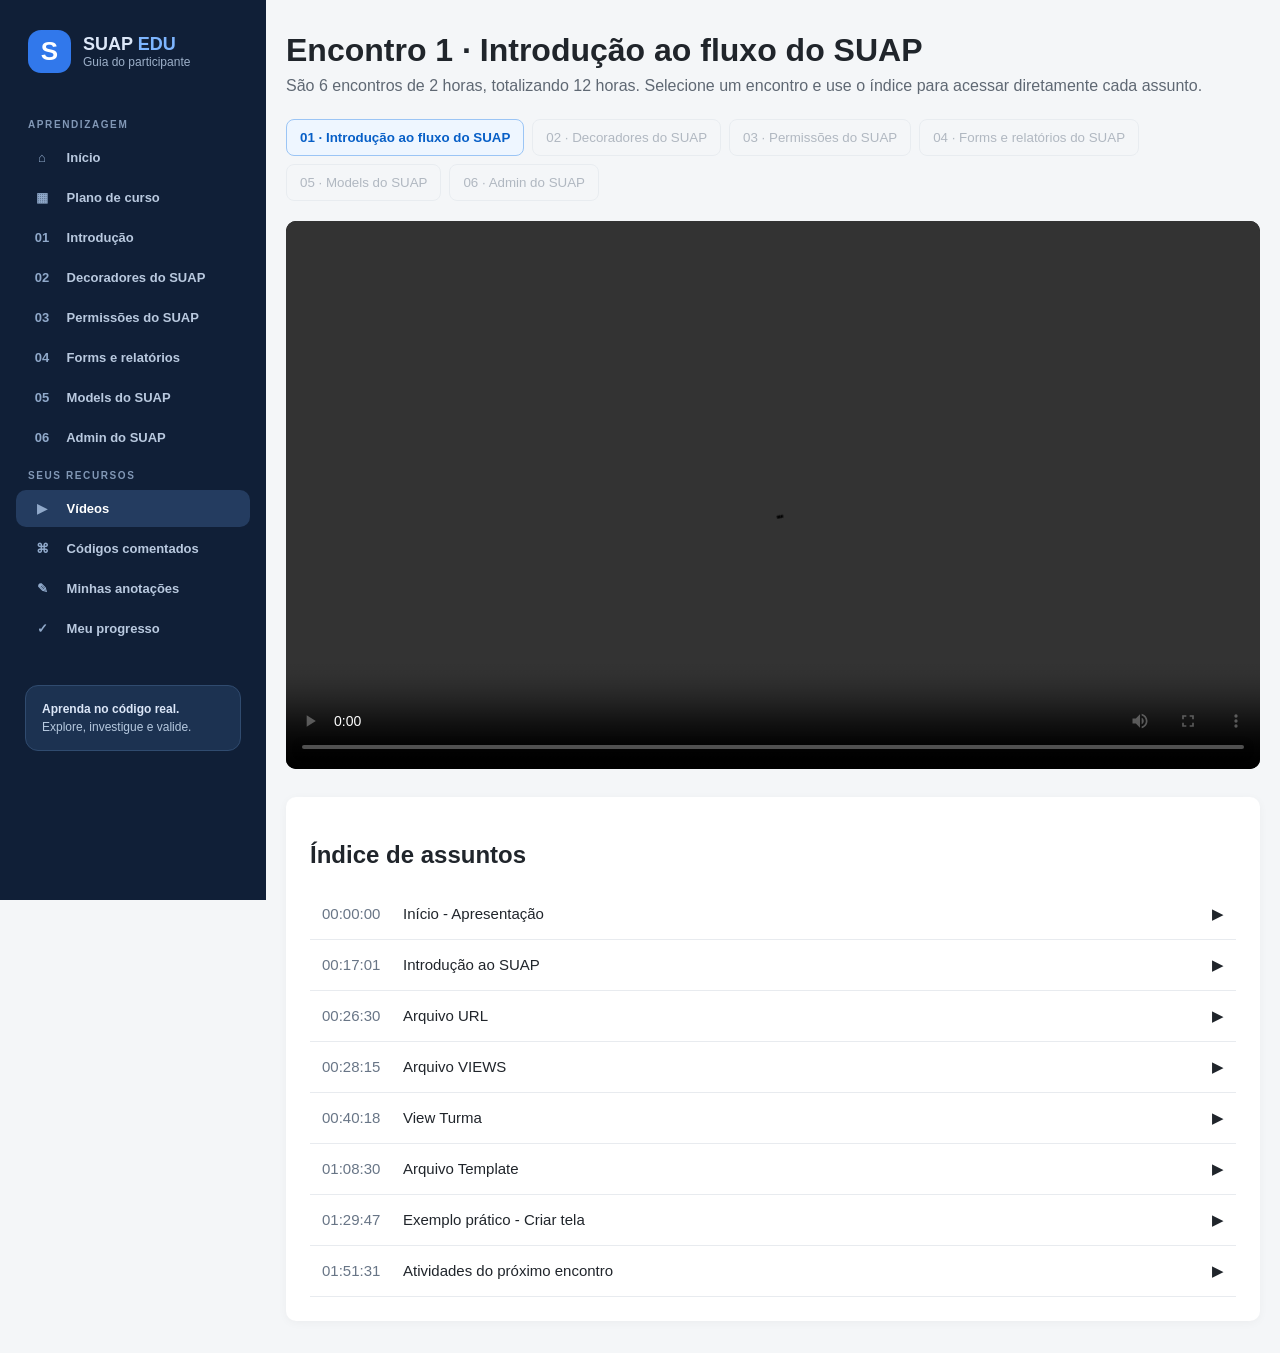
==== videos/videos.html @ 6c87f634 "Insere o recurso vídeo" ====
<!DOCTYPE html>
<html lang="pt-BR">
<head>
  <meta charset="UTF-8">
  <meta name="viewport" content="width=device-width, initial-scale=1.0">
  <title>Vídeos · Treinamento SUAP</title>
  <style>
    *{box-sizing:border-box}body{margin:0;font-family:Arial,sans-serif;background:#f4f6f8;color:#20252b}.container{max-width:1100px;margin:0 auto;padding:32px 20px}h1{margin:0 0 8px}.descricao{color:#5f6873;margin:0 0 24px}.site-nav{display:flex;align-items:center;gap:12px;margin-bottom:24px}.site-nav a{color:#075fc7;text-decoration:none;font-weight:bold}.site-nav a:hover{text-decoration:underline}.site-nav .separador{color:#a0a8b1}.encontros{display:flex;gap:8px;flex-wrap:wrap;margin-bottom:20px}.encontro{border:1px solid #dce2e8;border-radius:8px;background:#fff;color:#20252b;padding:10px 13px;cursor:pointer}.encontro:hover,.encontro.ativo{background:#eef6ff;color:#075fc7;border-color:#9bc5f5;font-weight:bold}.encontro:disabled{cursor:not-allowed;opacity:.48;color:#687586;background:#f4f6f8}.player{width:100%;height:auto;aspect-ratio:16/9;display:block;background:#000;border-radius:10px;margin-bottom:28px;object-fit:contain} .indice{background:#fff;border-radius:10px;padding:24px;box-shadow:0 2px 10px #0000000a}.topico{display:flex;align-items:center;gap:16px;width:100%;padding:16px 12px;border:0;border-bottom:1px solid #e8ebef;background:transparent;text-align:left;cursor:pointer;font-size:15px;color:#20252b}.topico:hover,.topico.ativo{background:#eef6ff;color:#075fc7}.tempo{color:#687586;min-width:65px;font-variant-numeric:tabular-nums}.nome{flex:1;min-width:0;overflow-wrap:anywhere}.aviso{padding:14px 16px;border-left:4px solid #e3a03c;background:#fff6e8;color:#86510f;border-radius:8px;margin:16px 0}.vazio{color:#687586;padding:10px 0}@media(max-width:600px){.player{border-radius:6px}.encontros{gap:6px}.encontro{padding:9px 10px}.topico{font-size:14px}.tempo{min-width:58px}.container{padding:20px 12px}.indice{padding:14px}.topico{gap:10px;padding:14px 8px}}
  .shell{display:flex;min-height:100vh}.sidebar{width:266px;flex-shrink:0;background:#101f37;color:#dce7f8;padding:28px 16px;position:sticky;top:0;height:100vh;overflow:auto}.brand{display:flex;gap:12px;align-items:center;padding:2px 12px 32px}.logo{display:grid;place-items:center;width:43px;height:43px;border-radius:13px;background:#3178eb;color:white;font-size:26px;font-weight:800}.brand strong{display:block;font-size:18px;line-height:1.2}.brand em{font-style:normal;color:#7db5ff}.brand small{display:block;color:#9db0c9;font-size:12px}.navtitle{font-size:10px;letter-spacing:1.6px;font-weight:800;color:#8298b6;margin:14px 12px 9px}.sidebar nav{display:grid;gap:3px}.sidebar nav a{display:block;width:100%;color:#b9c9df;text-decoration:none;text-align:left;padding:11px 12px;border-radius:10px;font-size:13px;font-weight:550}.sidebar nav a:hover,.sidebar nav a.active{background:#243c60;color:white}.sidebar nav a span{display:inline-grid;place-items:center;width:28px;margin-right:7px;color:#90a9ca;font-weight:800}.maincol{flex:1;min-width:0;overflow:hidden}.sidefoot{margin:38px 9px 10px;padding:16px;background:#1c3251;border:1px solid #304b6f;border-radius:13px;font-size:12px}.sidefoot p{margin:4px 0 0;color:#b6c9df}.container{max-width:1100px}.container .site-nav{display:none}@media(max-width:760px){.sidebar{position:relative;width:100%;height:auto}.shell{display:block}.maincol .container{padding:20px 12px}.sidefoot{display:none}}</style>
</head>
<body>
  <div class="shell"><aside class="sidebar"><div class="brand"><span class="logo">S</span><div><strong>SUAP <em>EDU</em></strong><small>Guia do participante</small></div></div><div class="navtitle">APRENDIZAGEM</div><nav aria-label="Aprendizagem"><a href="../index.html"><span>⌂</span> Início</a><a href="../index.html#plan"><span>▦</span> Plano de curso</a><a href="../index.html#m1"><span>01</span> Introdução</a><a href="../index.html#m2"><span>02</span> Decoradores do SUAP</a><a href="../index.html#m3"><span>03</span> Permissões do SUAP</a><a href="../index.html#m4"><span>04</span> Forms e relatórios</a><a href="../index.html#m5"><span>05</span> Models do SUAP</a><a href="../index.html#m6"><span>06</span> Admin do SUAP</a></nav><div class="navtitle">SEUS RECURSOS</div><nav aria-label="Seus recursos"><a class="active" href="videos.html"><span>▶</span> Vídeos</a><a href="../index.html#library"><span>⌘</span> Códigos comentados</a><a href="../index.html#notes"><span>✎</span> Minhas anotações</a><a href="../index.html#progress"><span>✓</span> Meu progresso</a></nav><div class="sidefoot"><strong>Aprenda no código real.</strong><p>Explore, investigue e valide.</p></div></aside><div class="maincol">
  <main class="container">
    <nav class="site-nav" aria-label="Navegação dos vídeos"><a href="../index.html">← Voltar ao portal</a><span class="separador">·</span><a href="#listaEncontros">Encontros</a></nav>
    <h1 id="tituloPagina">Vídeos do treinamento</h1>
    <p class="descricao">São 6 encontros de 2 horas, totalizando 12 horas. Selecione um encontro e use o índice para acessar diretamente cada assunto.</p>
    <nav class="encontros" id="listaEncontros" aria-label="Encontros do treinamento"></nav>
    <video id="videoTreinamento" class="player" controls preload="metadata" playsinline>
      <source id="fonteVideo" src="" type="video/mp4">
      Seu navegador não suporta a reprodução de vídeo.
    </video>
    <p id="avisoVideo" class="aviso" hidden></p>
    <section class="indice"><h2 id="tituloIndice">Índice de assuntos</h2><div id="listaTopicos"></div></section>
  </main>
  </div></div>
  <script src="videos.js"></script>
  <script>
    const video=document.getElementById('videoTreinamento');
    const fonte=document.getElementById('fonteVideo');
    const listaEncontros=document.getElementById('listaEncontros');
    const listaTopicos=document.getElementById('listaTopicos');
    const aviso=document.getElementById('avisoVideo');
    let atual=0;
    function paraSegundos(tempo){const partes=tempo.split(':').map(Number);if(partes.length!==3)throw new Error('Use o formato HH:MM:SS');return partes[0]*3600+partes[1]*60+partes[2]}
    function selecionarEncontro(indice){
      atual=indice;const item=VIDEOS_ENCONTROS[indice];
      document.querySelectorAll('.encontro').forEach((el,i)=>el.classList.toggle('ativo',i===indice));
      document.getElementById('tituloPagina').textContent='Encontro '+item.encontro+' · '+item.titulo;
      fonte.src=item.arquivo;video.load();
      aviso.hidden=true;aviso.textContent='';
      video.onerror=()=>{aviso.hidden=false;aviso.textContent='O vídeo deste encontro ainda não foi adicionado. Coloque o arquivo “'+item.arquivo+'” na pasta videos/ para disponibilizá-lo.'};
      listaTopicos.innerHTML='';
      if(!item.topicos.length){listaTopicos.innerHTML='<p class="vazio">O índice de assuntos será preenchido quando o vídeo e seus tempos forem adicionados.</p>';return}
      item.topicos.forEach(topico=>{const botao=document.createElement('button');botao.type='button';botao.className='topico';botao.innerHTML='<span class="tempo">'+topico[1]+'</span><span class="nome">'+topico[0]+'</span><span aria-hidden="true">▶</span>';botao.addEventListener('click',async()=>{const segundo=paraSegundos(topico[1]);if(Number.isFinite(video.duration)&&segundo>video.duration){alert('Este assunto está além da duração do vídeo.');return}video.currentTime=segundo;document.querySelectorAll('.topico').forEach(el=>el.classList.remove('ativo'));botao.classList.add('ativo');try{await video.play()}catch{console.info('Clique em Play para continuar.')}});listaTopicos.appendChild(botao)})
    }
    VIDEOS_ENCONTROS.forEach((item,indice)=>{const botao=document.createElement('button');botao.type='button';botao.className='encontro';botao.textContent=String(item.encontro).padStart(2,'0')+' · '+item.titulo;if(indice>0){botao.disabled=true;botao.tabIndex=-1;botao.title='Vídeo ainda não disponível'}else{botao.addEventListener('click',()=>selecionarEncontro(indice))}listaEncontros.appendChild(botao)});
    selecionarEncontro(0);
  </script>
</body>
</html>
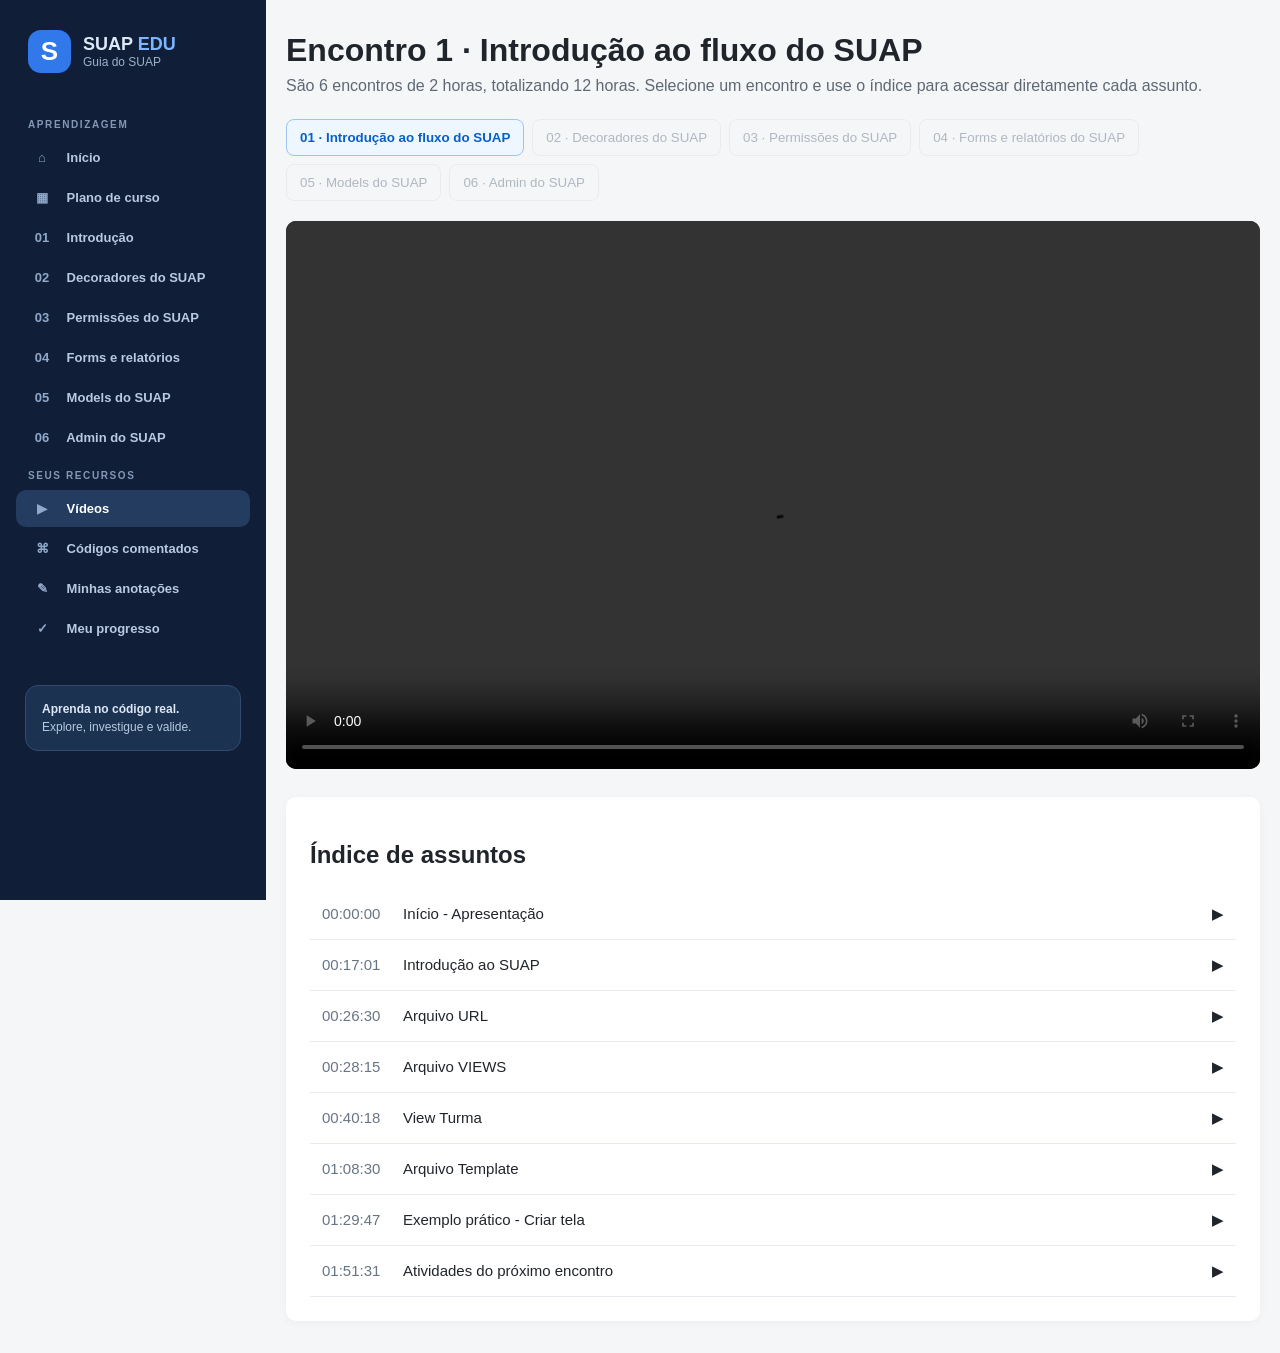
==== commit 1e5ea072: "Remoção de textos desnecessários" ====
--- a/videos/videos.html
+++ b/videos/videos.html
@@ -9,7 +9,7 @@
   .shell{display:flex;min-height:100vh}.sidebar{width:266px;flex-shrink:0;background:#101f37;color:#dce7f8;padding:28px 16px;position:sticky;top:0;height:100vh;overflow:auto}.brand{display:flex;gap:12px;align-items:center;padding:2px 12px 32px}.logo{display:grid;place-items:center;width:43px;height:43px;border-radius:13px;background:#3178eb;color:white;font-size:26px;font-weight:800}.brand strong{display:block;font-size:18px;line-height:1.2}.brand em{font-style:normal;color:#7db5ff}.brand small{display:block;color:#9db0c9;font-size:12px}.navtitle{font-size:10px;letter-spacing:1.6px;font-weight:800;color:#8298b6;margin:14px 12px 9px}.sidebar nav{display:grid;gap:3px}.sidebar nav a{display:block;width:100%;color:#b9c9df;text-decoration:none;text-align:left;padding:11px 12px;border-radius:10px;font-size:13px;font-weight:550}.sidebar nav a:hover,.sidebar nav a.active{background:#243c60;color:white}.sidebar nav a span{display:inline-grid;place-items:center;width:28px;margin-right:7px;color:#90a9ca;font-weight:800}.maincol{flex:1;min-width:0;overflow:hidden}.sidefoot{margin:38px 9px 10px;padding:16px;background:#1c3251;border:1px solid #304b6f;border-radius:13px;font-size:12px}.sidefoot p{margin:4px 0 0;color:#b6c9df}.container{max-width:1100px}.container .site-nav{display:none}@media(max-width:760px){.sidebar{position:relative;width:100%;height:auto}.shell{display:block}.maincol .container{padding:20px 12px}.sidefoot{display:none}}</style>
 </head>
 <body>
-  <div class="shell"><aside class="sidebar"><div class="brand"><span class="logo">S</span><div><strong>SUAP <em>EDU</em></strong><small>Guia do participante</small></div></div><div class="navtitle">APRENDIZAGEM</div><nav aria-label="Aprendizagem"><a href="../index.html"><span>⌂</span> Início</a><a href="../index.html#plan"><span>▦</span> Plano de curso</a><a href="../index.html#m1"><span>01</span> Introdução</a><a href="../index.html#m2"><span>02</span> Decoradores do SUAP</a><a href="../index.html#m3"><span>03</span> Permissões do SUAP</a><a href="../index.html#m4"><span>04</span> Forms e relatórios</a><a href="../index.html#m5"><span>05</span> Models do SUAP</a><a href="../index.html#m6"><span>06</span> Admin do SUAP</a></nav><div class="navtitle">SEUS RECURSOS</div><nav aria-label="Seus recursos"><a class="active" href="videos.html"><span>▶</span> Vídeos</a><a href="../index.html#library"><span>⌘</span> Códigos comentados</a><a href="../index.html#notes"><span>✎</span> Minhas anotações</a><a href="../index.html#progress"><span>✓</span> Meu progresso</a></nav><div class="sidefoot"><strong>Aprenda no código real.</strong><p>Explore, investigue e valide.</p></div></aside><div class="maincol">
+  <div class="shell"><aside class="sidebar"><div class="brand"><span class="logo">S</span><div><strong>SUAP <em>EDU</em></strong><small>Guia do SUAP</small></div></div><div class="navtitle">APRENDIZAGEM</div><nav aria-label="Aprendizagem"><a href="../index.html"><span>⌂</span> Início</a><a href="../index.html#plan"><span>▦</span> Plano de curso</a><a href="../index.html#m1"><span>01</span> Introdução</a><a href="../index.html#m2"><span>02</span> Decoradores do SUAP</a><a href="../index.html#m3"><span>03</span> Permissões do SUAP</a><a href="../index.html#m4"><span>04</span> Forms e relatórios</a><a href="../index.html#m5"><span>05</span> Models do SUAP</a><a href="../index.html#m6"><span>06</span> Admin do SUAP</a></nav><div class="navtitle">SEUS RECURSOS</div><nav aria-label="Seus recursos"><a class="active" href="videos.html"><span>▶</span> Vídeos</a><a href="../index.html#library"><span>⌘</span> Códigos comentados</a><a href="../index.html#notes"><span>✎</span> Minhas anotações</a><a href="../index.html#progress"><span>✓</span> Meu progresso</a></nav><div class="sidefoot"><strong>Aprenda no código real.</strong><p>Explore, investigue e valide.</p></div></aside><div class="maincol">
   <main class="container">
     <nav class="site-nav" aria-label="Navegação dos vídeos"><a href="../index.html">← Voltar ao portal</a><span class="separador">·</span><a href="#listaEncontros">Encontros</a></nav>
     <h1 id="tituloPagina">Vídeos do treinamento</h1>
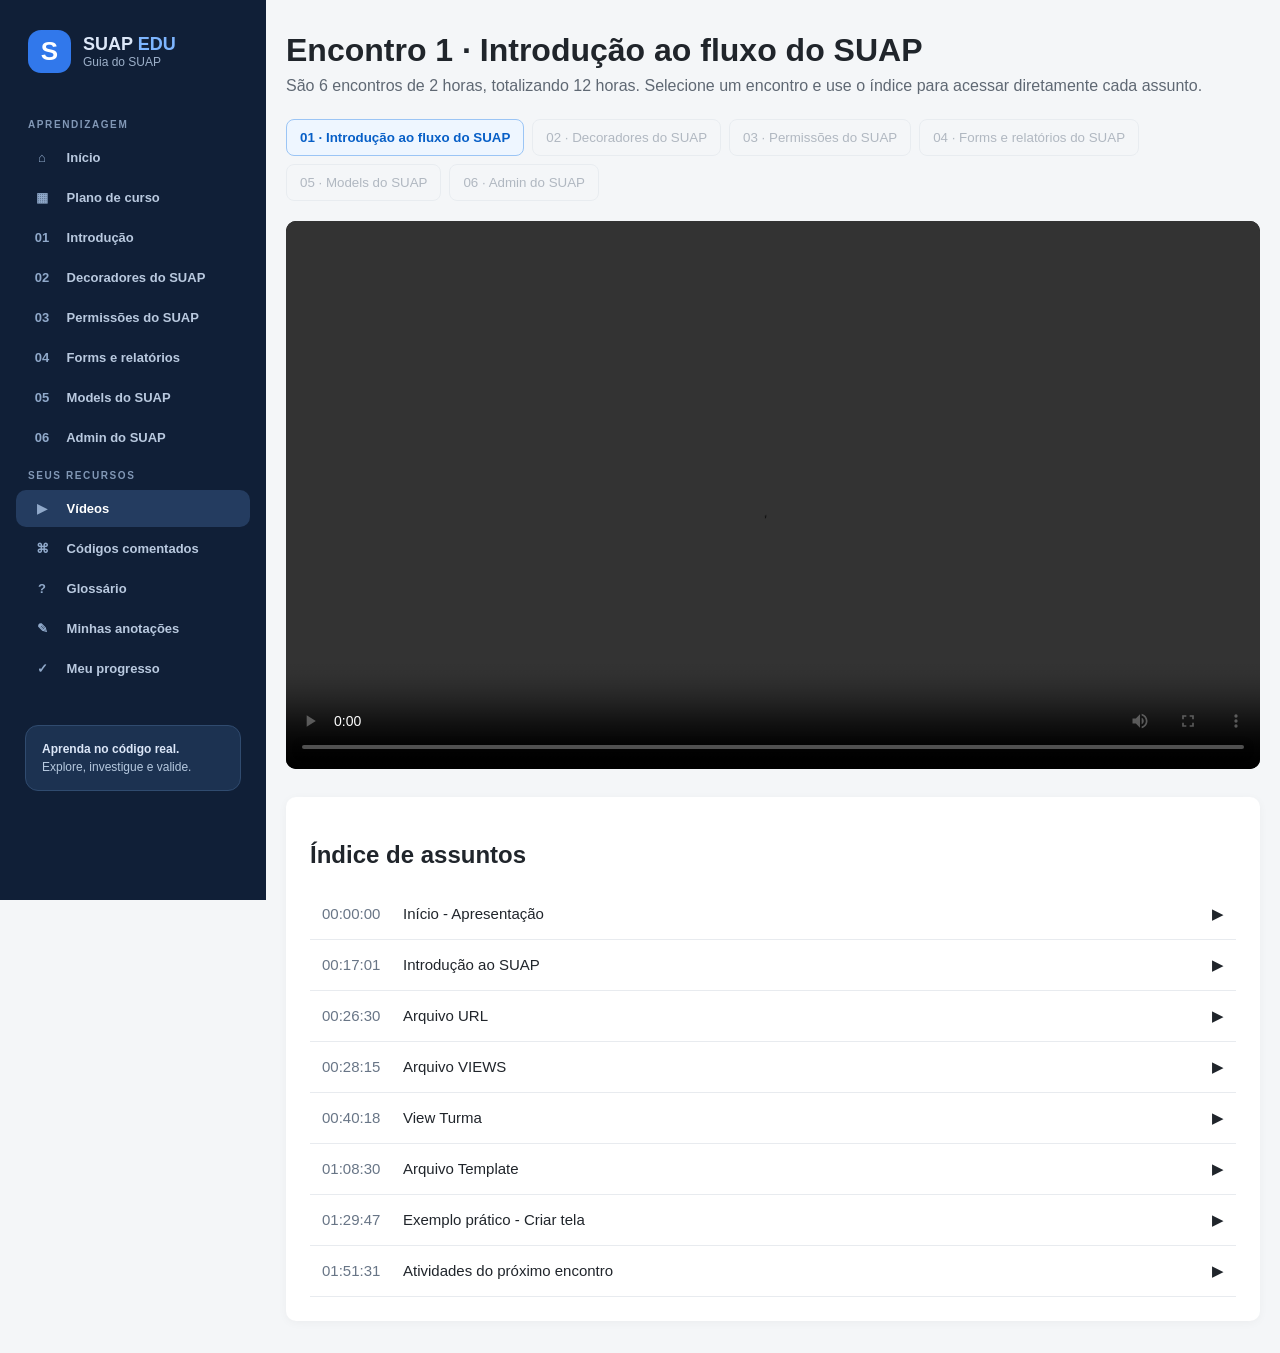
==== commit d9d2078a: "Criação do Glossário" ====
--- a/videos/videos.html
+++ b/videos/videos.html
@@ -9,7 +9,7 @@
   .shell{display:flex;min-height:100vh}.sidebar{width:266px;flex-shrink:0;background:#101f37;color:#dce7f8;padding:28px 16px;position:sticky;top:0;height:100vh;overflow:auto}.brand{display:flex;gap:12px;align-items:center;padding:2px 12px 32px}.logo{display:grid;place-items:center;width:43px;height:43px;border-radius:13px;background:#3178eb;color:white;font-size:26px;font-weight:800}.brand strong{display:block;font-size:18px;line-height:1.2}.brand em{font-style:normal;color:#7db5ff}.brand small{display:block;color:#9db0c9;font-size:12px}.navtitle{font-size:10px;letter-spacing:1.6px;font-weight:800;color:#8298b6;margin:14px 12px 9px}.sidebar nav{display:grid;gap:3px}.sidebar nav a{display:block;width:100%;color:#b9c9df;text-decoration:none;text-align:left;padding:11px 12px;border-radius:10px;font-size:13px;font-weight:550}.sidebar nav a:hover,.sidebar nav a.active{background:#243c60;color:white}.sidebar nav a span{display:inline-grid;place-items:center;width:28px;margin-right:7px;color:#90a9ca;font-weight:800}.maincol{flex:1;min-width:0;overflow:hidden}.sidefoot{margin:38px 9px 10px;padding:16px;background:#1c3251;border:1px solid #304b6f;border-radius:13px;font-size:12px}.sidefoot p{margin:4px 0 0;color:#b6c9df}.container{max-width:1100px}.container .site-nav{display:none}@media(max-width:760px){.sidebar{position:relative;width:100%;height:auto}.shell{display:block}.maincol .container{padding:20px 12px}.sidefoot{display:none}}</style>
 </head>
 <body>
-  <div class="shell"><aside class="sidebar"><div class="brand"><span class="logo">S</span><div><strong>SUAP <em>EDU</em></strong><small>Guia do SUAP</small></div></div><div class="navtitle">APRENDIZAGEM</div><nav aria-label="Aprendizagem"><a href="../index.html"><span>⌂</span> Início</a><a href="../index.html#plan"><span>▦</span> Plano de curso</a><a href="../index.html#m1"><span>01</span> Introdução</a><a href="../index.html#m2"><span>02</span> Decoradores do SUAP</a><a href="../index.html#m3"><span>03</span> Permissões do SUAP</a><a href="../index.html#m4"><span>04</span> Forms e relatórios</a><a href="../index.html#m5"><span>05</span> Models do SUAP</a><a href="../index.html#m6"><span>06</span> Admin do SUAP</a></nav><div class="navtitle">SEUS RECURSOS</div><nav aria-label="Seus recursos"><a class="active" href="videos.html"><span>▶</span> Vídeos</a><a href="../index.html#library"><span>⌘</span> Códigos comentados</a><a href="../index.html#notes"><span>✎</span> Minhas anotações</a><a href="../index.html#progress"><span>✓</span> Meu progresso</a></nav><div class="sidefoot"><strong>Aprenda no código real.</strong><p>Explore, investigue e valide.</p></div></aside><div class="maincol">
+  <div class="shell"><aside class="sidebar"><div class="brand"><span class="logo">S</span><div><strong>SUAP <em>EDU</em></strong><small>Guia do SUAP</small></div></div><div class="navtitle">APRENDIZAGEM</div><nav aria-label="Aprendizagem"><a href="../index.html"><span>⌂</span> Início</a><a href="../index.html#plan"><span>▦</span> Plano de curso</a><a href="../index.html#m1"><span>01</span> Introdução</a><a href="../index.html#m2"><span>02</span> Decoradores do SUAP</a><a href="../index.html#m3"><span>03</span> Permissões do SUAP</a><a href="../index.html#m4"><span>04</span> Forms e relatórios</a><a href="../index.html#m5"><span>05</span> Models do SUAP</a><a href="../index.html#m6"><span>06</span> Admin do SUAP</a></nav><div class="navtitle">SEUS RECURSOS</div><nav aria-label="Seus recursos"><a class="active" href="videos.html"><span>▶</span> Vídeos</a><a href="../index.html#library"><span>⌘</span> Códigos comentados</a><a href="../index.html#glossary"><span>?</span> Glossário</a><a href="../index.html#notes"><span>✎</span> Minhas anotações</a><a href="../index.html#progress"><span>✓</span> Meu progresso</a></nav><div class="sidefoot"><strong>Aprenda no código real.</strong><p>Explore, investigue e valide.</p></div></aside><div class="maincol">
   <main class="container">
     <nav class="site-nav" aria-label="Navegação dos vídeos"><a href="../index.html">← Voltar ao portal</a><span class="separador">·</span><a href="#listaEncontros">Encontros</a></nav>
     <h1 id="tituloPagina">Vídeos do treinamento</h1>
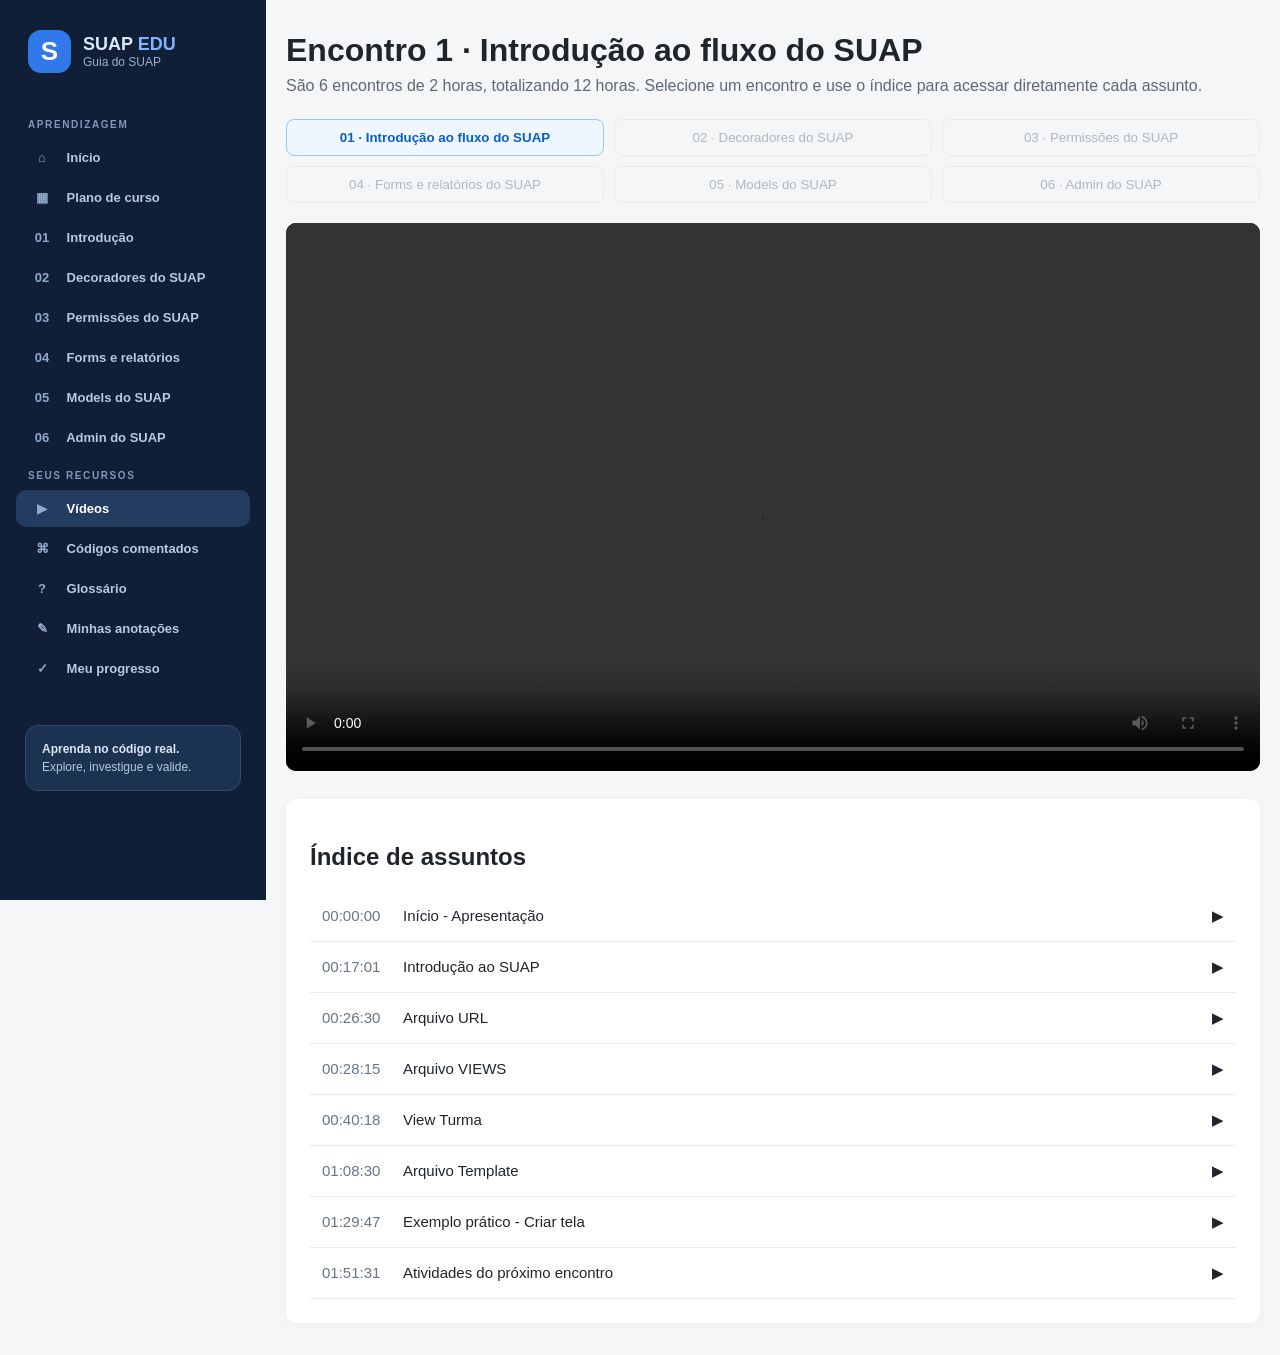
==== commit 551abfb7: "Formatação dos botões de videos" ====
--- a/videos/videos.html
+++ b/videos/videos.html
@@ -5,7 +5,7 @@
   <meta name="viewport" content="width=device-width, initial-scale=1.0">
   <title>Vídeos · Treinamento SUAP</title>
   <style>
-    *{box-sizing:border-box}body{margin:0;font-family:Arial,sans-serif;background:#f4f6f8;color:#20252b}.container{max-width:1100px;margin:0 auto;padding:32px 20px}h1{margin:0 0 8px}.descricao{color:#5f6873;margin:0 0 24px}.site-nav{display:flex;align-items:center;gap:12px;margin-bottom:24px}.site-nav a{color:#075fc7;text-decoration:none;font-weight:bold}.site-nav a:hover{text-decoration:underline}.site-nav .separador{color:#a0a8b1}.encontros{display:flex;gap:8px;flex-wrap:wrap;margin-bottom:20px}.encontro{border:1px solid #dce2e8;border-radius:8px;background:#fff;color:#20252b;padding:10px 13px;cursor:pointer}.encontro:hover,.encontro.ativo{background:#eef6ff;color:#075fc7;border-color:#9bc5f5;font-weight:bold}.encontro:disabled{cursor:not-allowed;opacity:.48;color:#687586;background:#f4f6f8}.player{width:100%;height:auto;aspect-ratio:16/9;display:block;background:#000;border-radius:10px;margin-bottom:28px;object-fit:contain} .indice{background:#fff;border-radius:10px;padding:24px;box-shadow:0 2px 10px #0000000a}.topico{display:flex;align-items:center;gap:16px;width:100%;padding:16px 12px;border:0;border-bottom:1px solid #e8ebef;background:transparent;text-align:left;cursor:pointer;font-size:15px;color:#20252b}.topico:hover,.topico.ativo{background:#eef6ff;color:#075fc7}.tempo{color:#687586;min-width:65px;font-variant-numeric:tabular-nums}.nome{flex:1;min-width:0;overflow-wrap:anywhere}.aviso{padding:14px 16px;border-left:4px solid #e3a03c;background:#fff6e8;color:#86510f;border-radius:8px;margin:16px 0}.vazio{color:#687586;padding:10px 0}@media(max-width:600px){.player{border-radius:6px}.encontros{gap:6px}.encontro{padding:9px 10px}.topico{font-size:14px}.tempo{min-width:58px}.container{padding:20px 12px}.indice{padding:14px}.topico{gap:10px;padding:14px 8px}}
+    *{box-sizing:border-box}body{margin:0;font-family:Arial,sans-serif;background:#f4f6f8;color:#20252b}.container{max-width:1100px;margin:0 auto;padding:32px 20px}h1{margin:0 0 8px}.descricao{color:#5f6873;margin:0 0 24px}.site-nav{display:flex;align-items:center;gap:12px;margin-bottom:24px}.site-nav a{color:#075fc7;text-decoration:none;font-weight:bold}.site-nav a:hover{text-decoration:underline}.site-nav .separador{color:#a0a8b1}.encontros{display:grid;grid-template-columns:repeat(3,minmax(0,1fr));gap:10px;margin-bottom:20px}.encontro{width:100%;border:1px solid #dce2e8;border-radius:8px;background:#fff;color:#20252b;padding:10px 13px;cursor:pointer}.encontro:hover,.encontro.ativo{background:#eef6ff;color:#075fc7;border-color:#9bc5f5;font-weight:bold}.encontro:disabled{cursor:not-allowed;opacity:.48;color:#687586;background:#f4f6f8}.player{width:100%;height:auto;aspect-ratio:16/9;display:block;background:#000;border-radius:10px;margin-bottom:28px;object-fit:contain} .indice{background:#fff;border-radius:10px;padding:24px;box-shadow:0 2px 10px #0000000a}.topico{display:flex;align-items:center;gap:16px;width:100%;padding:16px 12px;border:0;border-bottom:1px solid #e8ebef;background:transparent;text-align:left;cursor:pointer;font-size:15px;color:#20252b}.topico:hover,.topico.ativo{background:#eef6ff;color:#075fc7}.tempo{color:#687586;min-width:65px;font-variant-numeric:tabular-nums}.nome{flex:1;min-width:0;overflow-wrap:anywhere}.aviso{padding:14px 16px;border-left:4px solid #e3a03c;background:#fff6e8;color:#86510f;border-radius:8px;margin:16px 0}.vazio{color:#687586;padding:10px 0}@media(max-width:600px){.player{border-radius:6px}.encontros{grid-template-columns:1fr;gap:6px}.encontro{padding:9px 10px}.topico{font-size:14px}.tempo{min-width:58px}.container{padding:20px 12px}.indice{padding:14px}.topico{gap:10px;padding:14px 8px}}
   .shell{display:flex;min-height:100vh}.sidebar{width:266px;flex-shrink:0;background:#101f37;color:#dce7f8;padding:28px 16px;position:sticky;top:0;height:100vh;overflow:auto}.brand{display:flex;gap:12px;align-items:center;padding:2px 12px 32px}.logo{display:grid;place-items:center;width:43px;height:43px;border-radius:13px;background:#3178eb;color:white;font-size:26px;font-weight:800}.brand strong{display:block;font-size:18px;line-height:1.2}.brand em{font-style:normal;color:#7db5ff}.brand small{display:block;color:#9db0c9;font-size:12px}.navtitle{font-size:10px;letter-spacing:1.6px;font-weight:800;color:#8298b6;margin:14px 12px 9px}.sidebar nav{display:grid;gap:3px}.sidebar nav a{display:block;width:100%;color:#b9c9df;text-decoration:none;text-align:left;padding:11px 12px;border-radius:10px;font-size:13px;font-weight:550}.sidebar nav a:hover,.sidebar nav a.active{background:#243c60;color:white}.sidebar nav a span{display:inline-grid;place-items:center;width:28px;margin-right:7px;color:#90a9ca;font-weight:800}.maincol{flex:1;min-width:0;overflow:hidden}.sidefoot{margin:38px 9px 10px;padding:16px;background:#1c3251;border:1px solid #304b6f;border-radius:13px;font-size:12px}.sidefoot p{margin:4px 0 0;color:#b6c9df}.container{max-width:1100px}.container .site-nav{display:none}@media(max-width:760px){.sidebar{position:relative;width:100%;height:auto}.shell{display:block}.maincol .container{padding:20px 12px}.sidefoot{display:none}}</style>
 </head>
 <body>
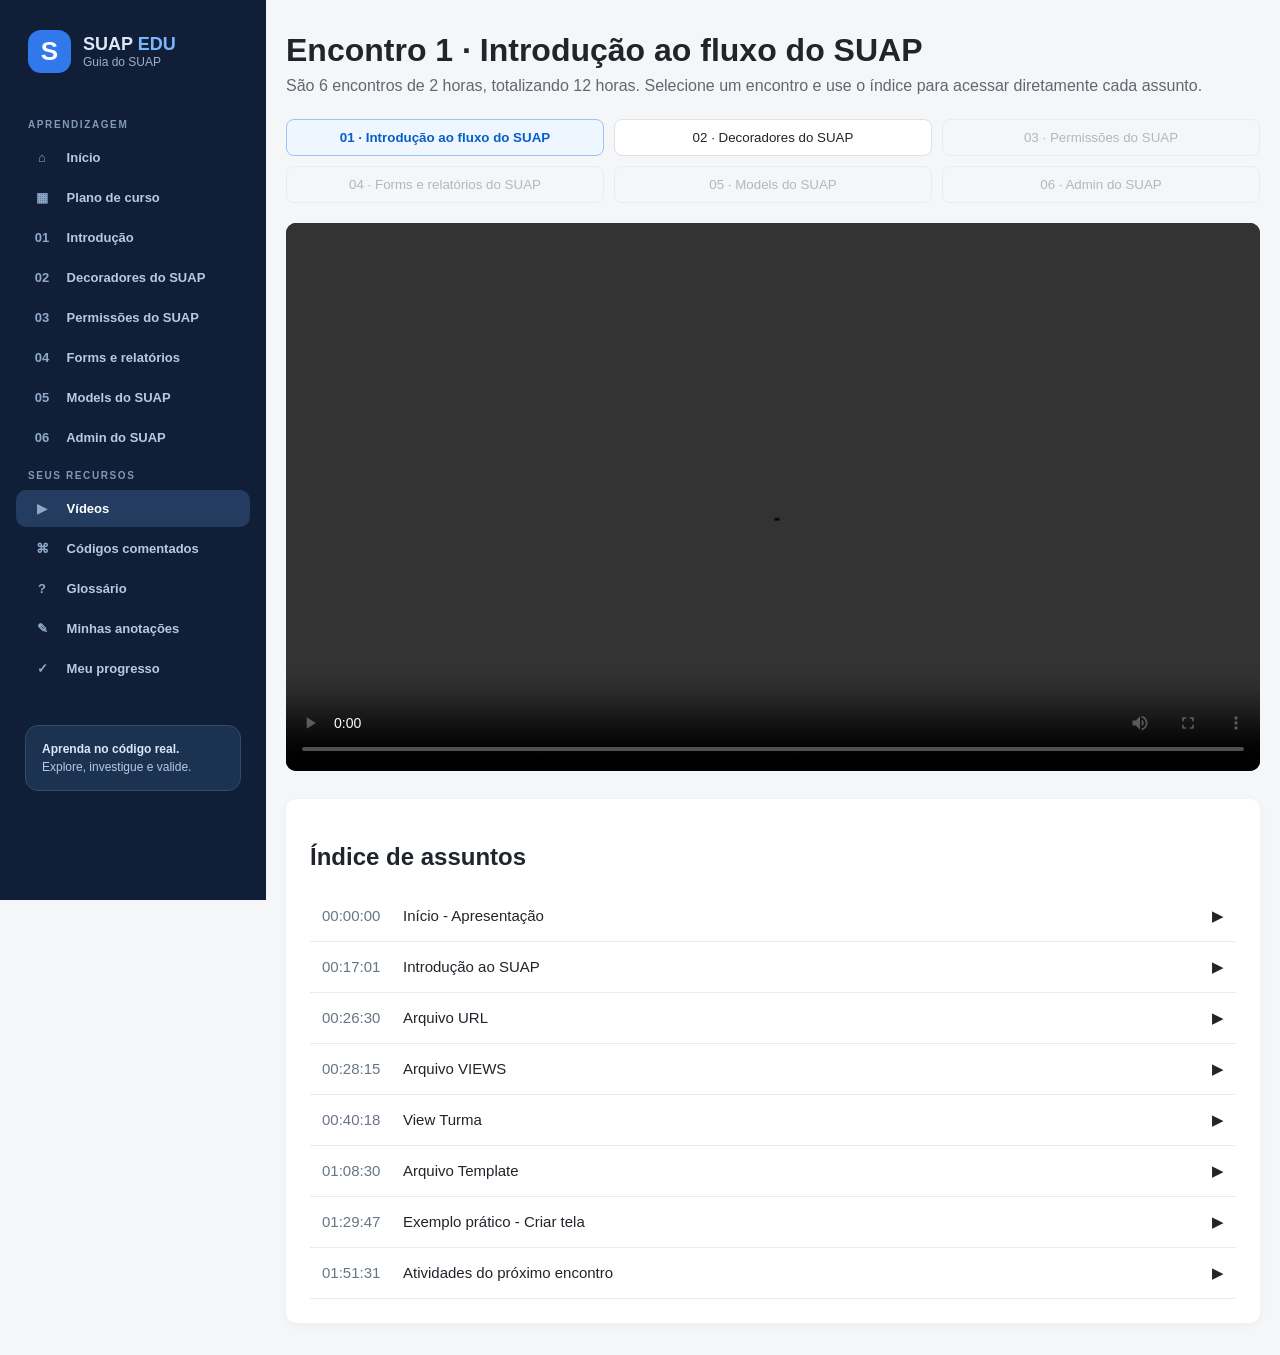
==== commit 3f29a750: "Melhorando a formatação do video" ====
--- a/videos/videos.html
+++ b/videos/videos.html
@@ -43,7 +43,7 @@
       if(!item.topicos.length){listaTopicos.innerHTML='<p class="vazio">O índice de assuntos será preenchido quando o vídeo e seus tempos forem adicionados.</p>';return}
       item.topicos.forEach(topico=>{const botao=document.createElement('button');botao.type='button';botao.className='topico';botao.innerHTML='<span class="tempo">'+topico[1]+'</span><span class="nome">'+topico[0]+'</span><span aria-hidden="true">▶</span>';botao.addEventListener('click',async()=>{const segundo=paraSegundos(topico[1]);if(Number.isFinite(video.duration)&&segundo>video.duration){alert('Este assunto está além da duração do vídeo.');return}video.currentTime=segundo;document.querySelectorAll('.topico').forEach(el=>el.classList.remove('ativo'));botao.classList.add('ativo');try{await video.play()}catch{console.info('Clique em Play para continuar.')}});listaTopicos.appendChild(botao)})
     }
-    VIDEOS_ENCONTROS.forEach((item,indice)=>{const botao=document.createElement('button');botao.type='button';botao.className='encontro';botao.textContent=String(item.encontro).padStart(2,'0')+' · '+item.titulo;if(indice>0){botao.disabled=true;botao.tabIndex=-1;botao.title='Vídeo ainda não disponível'}else{botao.addEventListener('click',()=>selecionarEncontro(indice))}listaEncontros.appendChild(botao)});
+    VIDEOS_ENCONTROS.forEach((item,indice)=>{const botao=document.createElement('button');botao.type='button';botao.className='encontro';botao.textContent=String(item.encontro).padStart(2,'0')+' · '+item.titulo;if(indice>1){botao.disabled=true;botao.tabIndex=-1;botao.title='Vídeo ainda não disponível'}else{botao.addEventListener('click',()=>selecionarEncontro(indice))}listaEncontros.appendChild(botao)});
     selecionarEncontro(0);
   </script>
 </body>
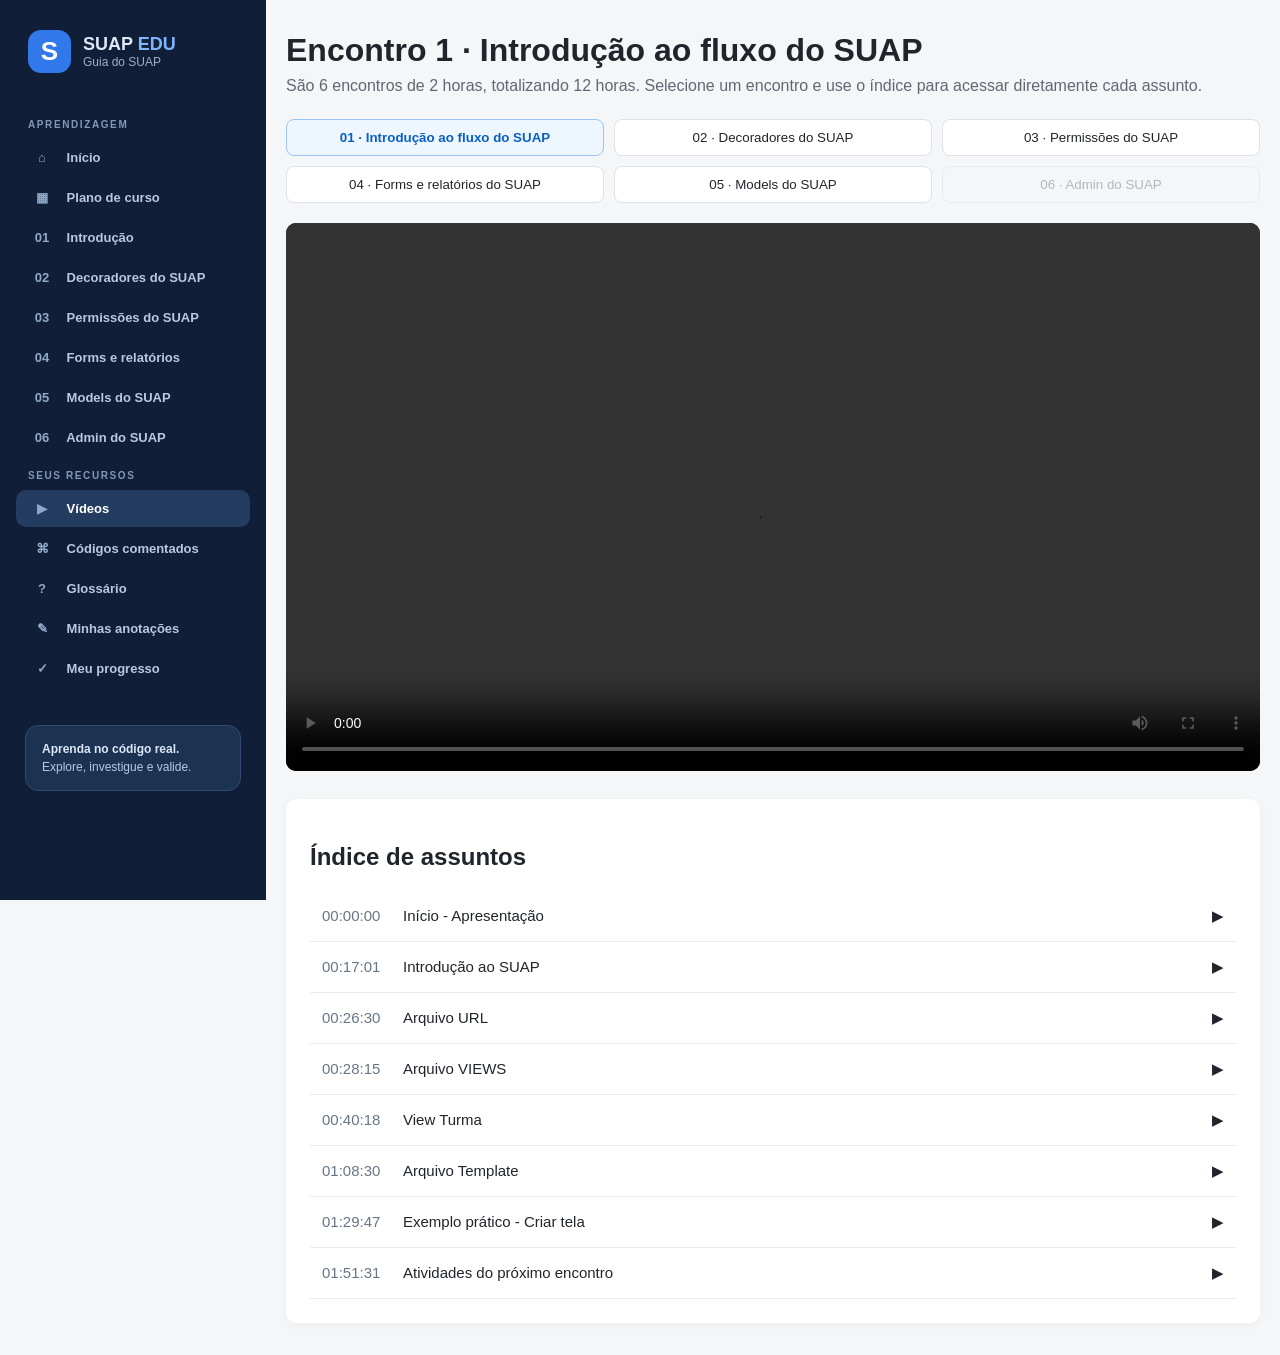
==== commit 637a0cfa: "Adição e formação de vídeos" ====
--- a/videos/videos.html
+++ b/videos/videos.html
@@ -43,7 +43,7 @@
       if(!item.topicos.length){listaTopicos.innerHTML='<p class="vazio">O índice de assuntos será preenchido quando o vídeo e seus tempos forem adicionados.</p>';return}
       item.topicos.forEach(topico=>{const botao=document.createElement('button');botao.type='button';botao.className='topico';botao.innerHTML='<span class="tempo">'+topico[1]+'</span><span class="nome">'+topico[0]+'</span><span aria-hidden="true">▶</span>';botao.addEventListener('click',async()=>{const segundo=paraSegundos(topico[1]);if(Number.isFinite(video.duration)&&segundo>video.duration){alert('Este assunto está além da duração do vídeo.');return}video.currentTime=segundo;document.querySelectorAll('.topico').forEach(el=>el.classList.remove('ativo'));botao.classList.add('ativo');try{await video.play()}catch{console.info('Clique em Play para continuar.')}});listaTopicos.appendChild(botao)})
     }
-    VIDEOS_ENCONTROS.forEach((item,indice)=>{const botao=document.createElement('button');botao.type='button';botao.className='encontro';botao.textContent=String(item.encontro).padStart(2,'0')+' · '+item.titulo;if(indice>1){botao.disabled=true;botao.tabIndex=-1;botao.title='Vídeo ainda não disponível'}else{botao.addEventListener('click',()=>selecionarEncontro(indice))}listaEncontros.appendChild(botao)});
+    VIDEOS_ENCONTROS.forEach((item,indice)=>{const botao=document.createElement('button');botao.type='button';botao.className='encontro';botao.textContent=String(item.encontro).padStart(2,'0')+' · '+item.titulo;if(indice>4){botao.disabled=true;botao.tabIndex=-1;botao.title='Vídeo ainda não disponível'}else{botao.addEventListener('click',()=>selecionarEncontro(indice))}listaEncontros.appendChild(botao)});
     selecionarEncontro(0);
   </script>
 </body>
